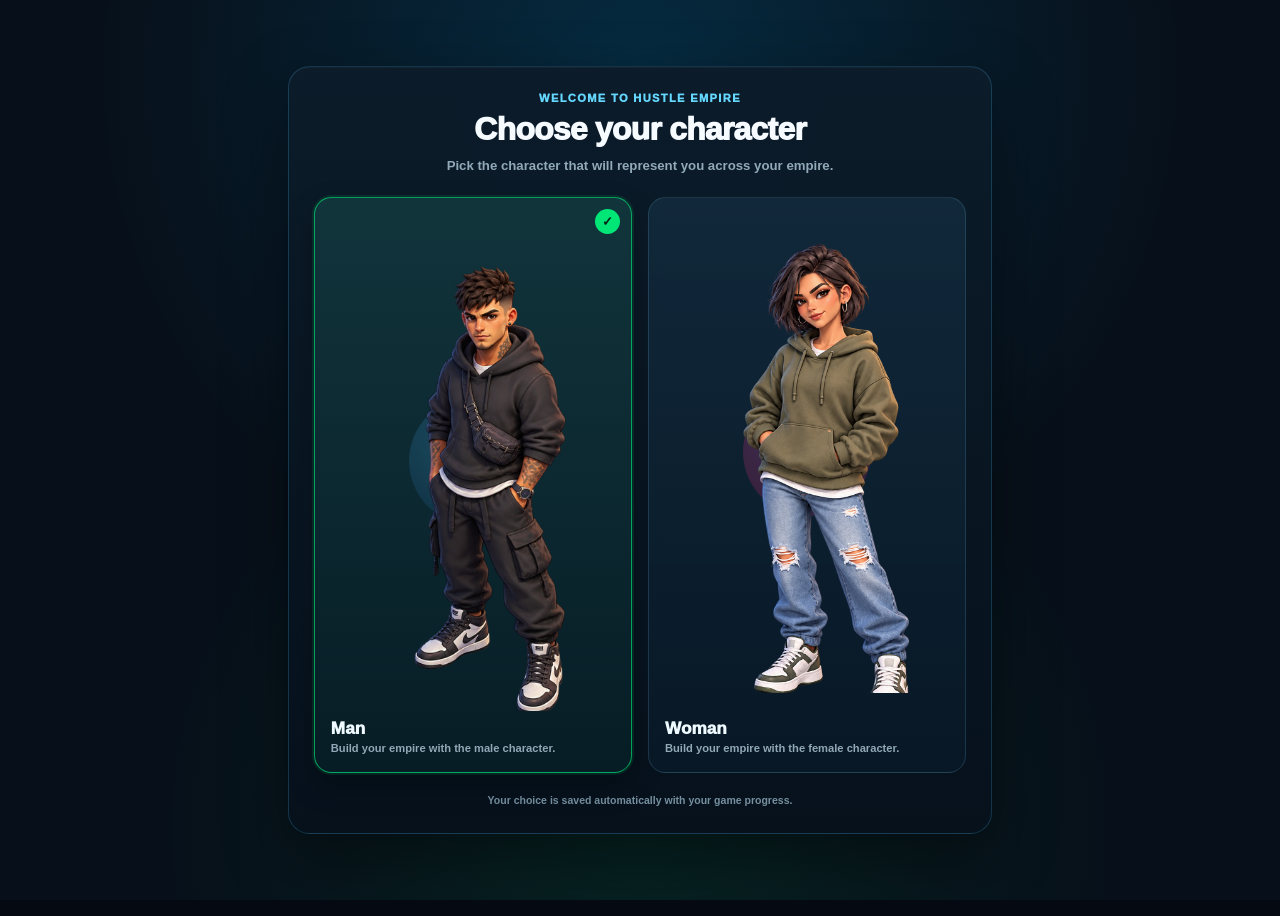
==== index.html @ 40da6881 "Add files via upload" ====
<!DOCTYPE html>

<html lang="en" data-app-version="21.5.0">
<head>
<meta charset="utf-8"/>
<base href="./"/>
<meta content="width=device-width, initial-scale=1.0, viewport-fit=cover" name="viewport"/>
<meta content="#0b0f19" name="theme-color"/>
<title>Hustle Empire</title>
<link rel="preload" as="image" href="assets/avatar_face.png?v=21.5.0"/>
<link rel="preload" as="image" href="assets/hero_lvl1.png?v=21.5.0"/>
<link rel="preload" as="image" href="assets/female_level_1.png?v=21.5.0"/>
<link rel="preload" as="image" href="assets/female_ui_icon.png?v=21.5.0"/>
<link rel="preload" as="image" href="assets/city_map.png?v=21.5.0"/>
<link rel="preload" as="image" href="assets/icon_money.png?v=21.5.0"/>
<link rel="preload" as="image" href="assets/icon_energy.png?v=21.5.0"/>
<link rel="preload" as="image" href="assets/icon_gems.png?v=21.5.0"/>
<link rel="preload" as="image" href="assets/icon_xp.png?v=21.5.0"/>
<link rel="icon" href="data:,"/>
<link rel="shortcut icon" href="data:,"/>
<script src="https://telegram.org/js/telegram-web-app.js"></script>
<link href="style.css?v=21.5.0" rel="stylesheet"/>
<script defer="" src="translations.js?v=21.5.0"></script>
<script defer="" src="config.js?v=21.5.0"></script>
<script defer="" src="script.js?v=21.5.0"></script>
<script defer="" src="game.js?v=21.5.0"></script>

<style id="level-up-rewards-v14-1">
  #level-boost-indicator[hidden],
  #level-up-modal[hidden] {
    display: none !important;
  }

  #level-boost-indicator {
    position: fixed;
    top: calc(env(safe-area-inset-top, 0px) + 64px);
    right: 12px;
    z-index: 1600;
    max-width: calc(100vw - 24px);
    pointer-events: none;
  }

  .level-boost-indicator-pill {
    display: flex;
    align-items: center;
    justify-content: center;
    min-height: 34px;
    padding: 7px 12px;
    border: 1px solid rgba(0, 230, 118, .55);
    border-radius: 999px;
    background: rgba(7, 18, 28, .92);
    box-shadow: 0 0 18px rgba(0, 230, 118, .22);
    color: #eafff2;
    font: 800 12px/1.1 system-ui, -apple-system, BlinkMacSystemFont, "Segoe UI", sans-serif;
    letter-spacing: .02em;
    white-space: nowrap;
    -webkit-backdrop-filter: blur(12px);
    backdrop-filter: blur(12px);
  }

  body.level-up-modal-open {
    overflow: hidden;
  }

  #level-up-modal {
    position: fixed;
    inset: 0;
    z-index: 5000;
    display: grid;
    place-items: center;
    padding:
      max(18px, env(safe-area-inset-top, 0px))
      18px
      max(18px, env(safe-area-inset-bottom, 0px));
  }

  .level-up-modal-backdrop {
    position: absolute;
    inset: 0;
    background:
      radial-gradient(circle at 50% 35%, rgba(0, 230, 118, .18), transparent 35%),
      rgba(2, 7, 13, .82);
    -webkit-backdrop-filter: blur(10px);
    backdrop-filter: blur(10px);
  }

  .level-up-modal-card {
    position: relative;
    width: min(390px, 100%);
    max-height: calc(100dvh - 36px);
    overflow: auto;
    padding: 24px 20px 20px;
    border: 1px solid rgba(255, 215, 0, .38);
    border-radius: 26px;
    background:
      linear-gradient(180deg, rgba(19, 34, 47, .98), rgba(7, 15, 24, .98));
    box-shadow:
      0 24px 70px rgba(0, 0, 0, .58),
      0 0 34px rgba(0, 230, 118, .14);
    text-align: center;
    color: #fff;
  }

  .level-up-kicker {
    display: inline-flex;
    padding: 5px 10px;
    border-radius: 999px;
    background: rgba(255, 215, 0, .12);
    color: #ffd700;
    font-size: 11px;
    font-weight: 900;
    letter-spacing: .12em;
  }

  #level-up-modal-title {
    margin: 10px 0 4px;
    font-size: clamp(24px, 7vw, 34px);
    line-height: 1;
    color: #fff;
    text-shadow: 0 0 18px rgba(0, 230, 118, .24);
  }

  .level-up-modal-subtitle {
    margin: 0 0 15px;
    color: rgba(229, 241, 250, .72);
    font-size: 13px;
  }

  .level-up-case-wrap {
    display: grid;
    place-items: center;
    min-height: 142px;
    margin: 4px 0 10px;
  }

  #level-up-case-image {
    display: block;
    width: min(170px, 48vw);
    height: min(140px, 40vw);
    object-fit: contain;
    filter: drop-shadow(0 14px 22px rgba(0,0,0,.4));
  }

  #level-up-case-name {
    display: block;
    margin-top: -4px;
    color: #ffd700;
    font-size: 18px;
    font-weight: 900;
  }

  .level-up-reward-row {
    display: grid;
    grid-template-columns: 1fr 1fr;
    gap: 8px;
    margin: 14px 0 9px;
  }

  .level-up-reward-chip {
    display: flex;
    align-items: center;
    justify-content: center;
    min-height: 44px;
    padding: 9px 10px;
    border: 1px solid rgba(82, 221, 255, .2);
    border-radius: 14px;
    background: rgba(255, 255, 255, .045);
    font-size: 12px;
    font-weight: 850;
  }

  #level-up-boost-badge {
    border-color: rgba(0, 230, 118, .32);
    color: #7dffb5;
  }

  #level-up-inventory-count {
    display: block;
    margin: 8px 0 16px;
    color: rgba(229, 241, 250, .62);
    font-size: 11px;
  }

  .level-up-claim-button {
    width: 100%;
    min-height: 52px;
    border: 0;
    border-radius: 16px;
    background: linear-gradient(180deg, #19ef83, #00c864);
    box-shadow: 0 8px 24px rgba(0, 230, 118, .24);
    color: #03130b;
    font-size: 14px;
    font-weight: 950;
    cursor: pointer;
    touch-action: manipulation;
    -webkit-tap-highlight-color: transparent;
  }

  .level-up-claim-button:active {
    transform: scale(.985);
  }

  @media (max-width: 390px) {
    #level-boost-indicator {
      top: calc(env(safe-area-inset-top, 0px) + 58px);
      right: 8px;
    }

    .level-boost-indicator-pill {
      min-height: 31px;
      padding: 6px 10px;
      font-size: 11px;
    }

    .level-up-modal-card {
      padding: 20px 16px 16px;
      border-radius: 22px;
    }
  }
</style>



</head>
<body class="ui-scale-responsive">

<section
  id="character-selection-modal"
  class="character-selection-modal"
  role="dialog"
  aria-modal="true"
  aria-labelledby="character-selection-title"
  aria-hidden="true"
  hidden
>
  <div class="character-selection-shell">
    <div class="character-selection-copy">
      <span class="character-selection-eyebrow" data-i18n="characterSelect.eyebrow">WELCOME TO URBAN TYCOON</span>
      <h1 id="character-selection-title" data-i18n="characterSelect.title">Choose your character</h1>
      <p data-i18n="characterSelect.subtitle">Pick the character that will represent you across your empire.</p>
    </div>

    <div class="character-selection-grid" role="group" aria-label="Character">
      <button
        class="character-choice-card"
        type="button"
        data-character-choice="male"
        aria-pressed="false"
      >
        <span class="character-choice-art" aria-hidden="true">
          <span class="character-choice-fallback character-choice-fallback-male">👨</span>
          <img
            class="character-choice-preview-image"
            data-character-preview="male"
            src="data:image/svg+xml;charset=utf-8,%3Csvg%20xmlns='http://www.w3.org/2000/svg'%20width='1'%20height='1'%20viewBox='0%200%201%201'%3E%3C/svg%3E"
            alt=""
            draggable="false"
            decoding="async"
          />
        </span>

        <span class="character-choice-copy">
          <strong data-i18n="characterSelect.male">Man</strong>
          <small data-i18n="characterSelect.maleHint">Start with the classic Urban Tycoon character.</small>
        </span>

        <span class="character-choice-check" aria-hidden="true">✓</span>
      </button>

      <button
        class="character-choice-card"
        type="button"
        data-character-choice="female"
        aria-pressed="false"
      >
        <span class="character-choice-art" aria-hidden="true">
          <span class="character-choice-fallback character-choice-fallback-female">👩</span>
          <img
            class="character-choice-preview-image"
            data-character-preview="female"
            src="data:image/svg+xml;charset=utf-8,%3Csvg%20xmlns='http://www.w3.org/2000/svg'%20width='1'%20height='1'%20viewBox='0%200%201%201'%3E%3C/svg%3E"
            alt=""
            draggable="false"
            decoding="async"
          />
        </span>

        <span class="character-choice-copy">
          <strong data-i18n="characterSelect.female">Woman</strong>
          <small data-i18n="characterSelect.femaleHint">Use the female Urban Tycoon character.</small>
        </span>

        <span class="character-choice-check" aria-hidden="true">✓</span>
      </button>
    </div>

    <p class="character-selection-footnote" data-i18n="characterSelect.savedHint">
      Your choice is saved automatically with your game progress.
    </p>
  </div>
</section>

<div class="app-shell">
<header class="topbar topbar-compact">
<div class="player-level">
<div class="player-avatar image-fallback header-avatar">
<img aria-label="Player" alt="Player" data-i18n-aria-label="hud.player" data-i18n-alt="hud.player" class="player-avatar-image avatar-face-image direct-character-image" data-game-avatar="" src="assets/avatar_face.png?v=21.5.0" draggable="false" decoding="async" style="width:100%;height:100%;object-fit:cover;object-position:center;display:block;border-radius:50%;" />
</div>
<div class="player-level-content">
<div class="level-row"><strong>LV 1</strong></div>
<div class="xp-row">
<img class="hud-icon hud-icon-xp" data-hud-icon="xp" src="assets/icon_xp.png?v=21.5.0" alt="XP" data-i18n-alt="hud.xp" draggable="false" decoding="async"/>
<div class="progress-bar"><div class="progress-fill" style="width:0%"></div></div>
<span>0 / 100 XP</span>
</div>
</div>
</div>
<div class="topbar-resources">
<div class="resource-card money-card"><img class="hud-icon hud-icon-money" data-hud-icon="money" src="assets/icon_money.png?v=21.5.0" alt="Money" data-i18n-alt="hud.money" draggable="false" decoding="async"/><strong class="resource-value">$0</strong></div>
<div class="resource-card energy-card"><img class="hud-icon hud-icon-energy" data-hud-icon="energy" src="assets/icon_energy.png?v=21.5.0" alt="Energy" data-i18n-alt="hud.energy" draggable="false" decoding="async"/><strong class="resource-value">120/120</strong></div>
<div class="resource-card gem-card"><img class="hud-icon hud-icon-gems" data-hud-icon="gems" src="assets/icon_gems.png?v=21.5.0" alt="Gems" data-i18n-alt="hud.gems" draggable="false" decoding="async"/><strong class="resource-value">0</strong></div>
</div>
<div class="topbar-actions">
<button aria-label="Notifications" data-i18n-aria-label="hud.notifications" data-i18n-title="hud.notifications" aria-controls="notifications-modal" aria-expanded="false" class="top-action notification-button" data-action="notifications" type="button">🔔<span class="badge">2</span></button>
<button aria-label="Leaderboard" data-i18n-aria-label="hud.leaderboard" data-i18n-title="hud.leaderboard" aria-controls="leaderboard-screen" aria-pressed="false" class="top-action leaderboard-hud-button" data-action="open-leaderboard" type="button" title="Leaderboard">🏆</button>
<button aria-label="Menu" data-i18n-aria-label="hud.menu" data-i18n-title="hud.menu" class="top-action" data-action="settings" type="button">☰</button>
<button class="language-button" id="language-switch" type="button" aria-label="Switch to Russian" data-i18n-aria-label="language.switchToRussian">RU</button>
</div>
</header>

<div id="level-boost-indicator" hidden aria-hidden="true">
  <div class="level-boost-indicator-pill">
    <span id="level-boost-indicator-text">⚡ Boost 1.5x: 03:00</span>
  </div>
</div>

<main class="screens screen-content">
<!-- HOME -->
<section class="screen active home-screen-v210" data-screen="home">
  <div class="home-hub-v210" aria-label="Home hub">

    <!-- LEFT EDGE: quick actions stay anchored to the screen edge. -->
    <nav class="home-side-rail-v210 home-side-rail-left-v210" aria-label="Left quick actions">
      <a
        class="home-side-action-v210 social-tasks-launcher"
        href="#social-tasks-modal"
        role="button"
        aria-label="Open Daily Tasks & Rewards"
        data-i18n-aria-label="social.openAria"
        aria-controls="social-tasks-modal"
        aria-expanded="false"
        data-social-tasks-open
      >
        <span class="home-side-icon-v210" aria-hidden="true">⭐</span>
        <span class="home-side-metric-v210 social-tasks-launcher-badge" data-i18n="common.new">NEW</span>
        <span class="home-side-label-v210" data-i18n="home.socialTasks">Social Tasks</span>
      </a>

      <button
        class="home-side-action-v210 daily-challenges-launch"
        data-daily-challenges-open
        type="button"
        aria-haspopup="dialog"
        aria-controls="daily-challenges-modal"
        aria-label="Daily Challenges"
        data-i18n-aria-label="home.dailyChallenges"
      >
        <span class="home-side-icon-v210" aria-hidden="true">🎯</span>
        <span id="daily-challenges-button-badge" class="home-side-metric-v210 daily-challenges-launch-badge">0/3</span>
        <span class="home-side-label-v210" data-i18n="home.dailyChallenges">Daily Challenges</span>
        <span id="daily-challenges-button-timer" class="home-hidden-v210 daily-challenges-launch-timer">24:00:00</span>
        <small id="daily-challenges-button-status" class="home-hidden-v210" data-i18n="home.dailyChallengesProgressZero">0/3 completed</small>
      </button>

      <button
        class="home-side-action-v210 daily-chest"
        data-action="daily-chest"
        type="button"
        aria-label="Daily Chest"
        data-i18n-aria-label="home.dailyChest"
      >
        <span class="home-side-icon-v210" aria-hidden="true">🎁</span>
        <span class="countdown home-side-metric-v210" data-game-countdown="daily-chest">--:--:--</span>
        <span class="home-side-label-v210" data-i18n="home.dailyChest">Daily Chest</span>
      </button>
    </nav>

    <!-- CENTER: intentionally ONLY the bust and primary Tap action. -->
    <div class="home-center-stack-v210">
      <div class="home-character-window-v210 image-fallback">
        <img
          aria-label="Hustle Empire character"
          alt="Hustle Empire character"
          class="home-character home-character-v210 home-character-sprite direct-character-image character-real-image"
          data-character-sprite=""
          data-character-stage="1"
          src="assets/hero_lvl1.png?v=21.5.0"
          draggable="false"
          decoding="async"
        />
      </div>

      <div class="home-tap-zone-v210">
        <div aria-hidden="true" class="tap-float-layer" id="tap-float-layer"></div>
        <button class="tap-button home-main-tap home-main-tap-v210" type="button">
          <span class="home-main-tap-glow"></span>
          <span class="home-main-tap-icon-v210" aria-hidden="true">⚡</span>
          <span class="home-main-tap-copy-v210">
            <small data-i18n="home.quickHustle">Quick Hustle</small>
            <strong data-i18n="home.tapToEarn">Tap to Earn</strong>
            <span class="home-main-tap-value">+$1 / tap</span>
          </span>
        </button>
      </div>
    </div>

    <!-- RIGHT EDGE: quick actions stay anchored to the screen edge. -->
    <nav class="home-side-rail-v210 home-side-rail-right-v210" aria-label="Right quick actions">
      <button
        class="home-side-action-v210 home-missions-launcher"
        type="button"
        data-missions-open
        aria-haspopup="dialog"
        aria-controls="missions-modal"
        aria-expanded="false"
        aria-label="Missions"
        data-i18n-aria-label="home.missions"
      >
        <span class="home-side-icon-v210" aria-hidden="true">✓</span>
        <span class="home-side-metric-v210" data-home-mission-count>0/4</span>
        <span class="home-side-label-v210" data-i18n="home.missions">Missions</span>
        <span class="home-hidden-v210" data-home-mission-level>LV 1</span>
      </button>

      <button
        class="home-side-action-v210 hustle-streak"
        data-daily-challenges-open
        type="button"
        aria-haspopup="dialog"
        aria-controls="daily-challenges-modal"
        aria-label="Hustle Streak"
        data-i18n-aria-label="home.streak"
      >
        <span class="home-side-icon-v210 fire" aria-hidden="true">🔥</span>
        <span class="home-side-metric-v210 feature-value">0</span>
        <small class="home-side-micro-v210">+0%</small>
        <span class="home-side-label-v210" data-i18n="home.streak">Hustle Streak</span>
      </button>

      <button
        class="home-side-action-v210 offline-income"
        data-action="offline-income"
        type="button"
        aria-label="Offline Earnings"
        data-i18n-aria-label="home.offlineEarnings"
      >
        <span class="home-side-icon-v210" aria-hidden="true">⏱</span>
        <span class="offline-value home-side-metric-v210">$0</span>
        <span class="home-side-label-v210" data-i18n="home.offlineEarnings">Offline Earnings</span>
      </button>
    </nav>

    <!-- V20.11: compact activity panels live ONLY in the free lower Home area. -->
    <div class="home-bottom-panels-v211" aria-label="Home activity panels">
      <section class="home-activity-panel-v211 quick-jobs-panel-v211" aria-labelledby="quick-jobs-title-v211">
        <header class="home-activity-header-v211">
          <h2 id="quick-jobs-title-v211" data-i18n="home.quickJobs">Quick Jobs</h2>
          <strong id="quick-jobs-total">0</strong>
        </header>
        <div class="quick-jobs-grid home-activity-list-v211" id="quick-jobs-list"></div>
      </section>

      <section class="home-activity-panel-v211 home-businesses-panel-v211" aria-labelledby="active-businesses-title-v211">
        <header class="home-activity-header-v211">
          <h2 id="active-businesses-title-v211" data-i18n="home.activeBusinesses">Active Businesses</h2>
          <strong id="home-total-income">$0/s</strong>
        </header>
        <div class="home-business-grid home-activity-list-v211" id="home-business-list"></div>
      </section>
    </div>
  </div>
</section>
<!-- CITY -->
<section class="screen" data-screen="city">
<div class="city-screen page-layout">
<div class="city-map-wrapper image-fallback city-map-sprite-background">
<img class="city-map-image" src="assets/city_map.png?v=21.5.0">
<button class="city-node poor selected" data-district="poor_block" type="button"><strong data-i18n="city.poorBlock">POOR BLOCK</strong><span data-i18n="city.rangePoor">LV 1-10</span><small data-i18n="city.starterDistrict">Starter District</small><i>✓</i></button>
<button class="city-node center locked" data-district="city_center" type="button"><strong data-i18n="city.cityCenter">CITY CENTER</strong><span data-i18n="city.rangeCenter">LV 11-20</span><small data-i18n="city.cityHustles">City Hustles</small><i>🔒</i></button>
<button class="city-node business locked" data-district="business_district" type="button"><strong data-i18n="city.businessDistrict">BUSINESS DISTRICT</strong><span data-i18n="city.rangeBusiness">LV 21-30</span><small data-i18n="city.bigBusiness">Big Business</small><i>🔒</i></button>
<button class="city-node rich locked" data-district="rich_skyline" type="button"><strong data-i18n="city.richSkyline">RICH SKYLINE</strong><span data-i18n="city.rangeRich">LV 31-40+</span><small data-i18n="city.endgameEmpire">Endgame Empire</small><i>🔒</i></button>
</div>
<div class="district-activity">
<div class="district-activity-heading">
<div><span class="section-eyebrow" data-i18n="city.districtActivity">District Activity</span><h3 id="selected-district-name" data-i18n="city.poorBlock">POOR BLOCK</h3></div>
<span class="district-level-status" data-i18n="city.unlocked" id="selected-district-status">Unlocked</span>
</div>
<div class="district-business-grid" id="district-business-list"></div>
</div>
<div class="business-panel game-compat">
<span class="business-level"><span data-i18n="common.levelShort">LV</span> 0</span>
<div class="income"><strong data-i18n="business.zeroPerHour">0 / h</strong></div>
<div class="next-level"><strong data-i18n="business.zeroPerHour">0 / h</strong></div>
<button class="green-button"><span data-i18n="common.upgrade">Upgrade</span> <strong>$0</strong></button>
</div>
</div>
</section>
<!-- CASES -->
<section class="screen" data-screen="cases">
<div class="cases-screen page-layout">
<div class="cases-page-header">
<div><span class="section-eyebrow" data-i18n="cases.rewards">Rewards</span><h1 data-i18n="cases.title">Cases</h1></div>
<span class="cases-helper" data-i18n="cases.helper">Come back when the timer finishes or spend Gems to unlock instantly.</span>
</div>
<div class="real-cases-grid" id="timed-cases-list"></div>
<section class="accessory-cases-panel">
<div class="accessory-cases-heading">
<div>
<span class="section-eyebrow" data-i18n="accessoryCases.eyebrow">Wardrobe Loot</span>
<h2 data-i18n="accessoryCases.title">Premium Accessory Cases</h2>
</div>
<span class="accessory-case-gems-label" data-i18n="accessoryCases.gemsOnly">Gems Only</span>
</div>
<div id="free-accessory-case"></div>
<div class="premium-accessory-grid" id="premium-accessory-cases-list"></div>
</section></div>
</section>
<!-- COLLECTION -->
<section class="screen" data-screen="collection">
<div class="collection-screen compact-collection page-layout">
<details class="collection-summary compact-summary">
<summary>
<div>
<span class="section-eyebrow" data-i18n="collection.book">Collection Book</span>
<strong id="collection-summary-count" data-i18n="collection.summaryZero">0 / 10 cards</strong>
</div>
<div class="collection-summary-percent">
<strong id="collection-summary-percent">0%</strong>
<span>▾</span>
</div>
</summary>
<div class="compact-summary-body">
<div class="collection-ring">
<strong>0%</strong>
<small data-i18n="collection.summaryZero">0 / 10 cards</small>
</div>
<div class="rarity-list">
<div><span class="rarity-dot common"></span><span data-i18n="rarity.common">Common</span><strong>0 / 0</strong></div>
<div><span class="rarity-dot rare"></span><span data-i18n="rarity.rare">Rare</span><strong>0 / 0</strong></div>
<div><span class="rarity-dot epic"></span><span data-i18n="rarity.epic">Epic</span><strong>0 / 0</strong></div>
<div><span class="rarity-dot legendary"></span><span data-i18n="rarity.legendary">Legendary</span><strong>0 / 0</strong></div>
<div><span class="rarity-dot mythic"></span><span data-i18n="rarity.mythic">Mythic</span><strong>0 / 0</strong></div>
</div>
</div>
</details>
<div class="collection-cards compact-card-grid" id="collection-cards-list"></div>
<section class="exclusive-cards-panel">
<div class="exclusive-cards-heading">
<div><span class="section-eyebrow" data-i18n="collection.specialCollection">Special Collection</span><h2 data-i18n="collection.exclusiveTitle">Special Exclusive Cards</h2></div>
<span class="exclusive-label" data-i18n="collection.exclusiveLabel">Exclusive</span>
</div>
<p class="exclusive-description" data-i18n="collection.exclusiveSubtitle">These cards cannot be obtained from normal cases.</p>
<div class="exclusive-cards-grid" id="exclusive-cards-list"></div>
</section></div>
</section>
<!-- WARDROBE -->
<section class="screen" data-screen="wardrobe">
<div class="wardrobe-screen page-layout">
<aside class="equipment-column">
<h2 data-i18n="wardrobe.title">Wardrobe</h2>
<div class="wardrobe-tabs">
<button class="active" data-i18n="wardrobe.tabs.items" data-wardrobe-view="items" type="button">Items</button>
<button data-i18n="wardrobe.tabs.sets" data-wardrobe-view="sets" type="button">Style Sets</button>
</div><button class="open-accessory-catalog" id="open-accessory-catalog" type="button">
<span>▦</span>
<strong data-i18n="wardrobe.catalog">Accessory Catalog</strong>
</button>
<div class="wardrobe-dynamic-list" id="wardrobe-dynamic-list"></div>
</aside>
<div class="wardrobe-character image-fallback">

<img aria-label="Character" alt="Character" data-i18n-aria-label="wardrobe.character" data-i18n-alt="wardrobe.character" class="wardrobe-character-image wardrobe-character-sprite direct-character-image character-real-image" data-character-sprite="" data-character-stage="1" src="assets/hero_lvl1.png?v=21.5.0" draggable="false" decoding="async" style="object-fit:contain;display:block;" />
</div>
<aside class="outfit-panel">
<section><h3 data-i18n="wardrobe.outfitProgress">Outfit Progress</h3><strong>🔒</strong><div class="progress-bar"><div class="progress-fill" style="width:0%"></div></div><small data-i18n="wardrobe.unlockSlot">Buy LV 1 to unlock</small></section>
<section>
<h3 data-i18n="wardrobe.totalStats">Total Stat Bonuses</h3>
<p data-i18n="wardrobe.zeroIncome">★ +0% Income</p>
<p data-i18n="wardrobe.zeroTapPower">★ +0% Tap Power</p>
<p data-i18n="wardrobe.zeroCriticalRate">★ +0% Critical Rate</p>
<p data-i18n="wardrobe.zeroCriticalDamage">★ +0% Critical Damage</p>
<p data-i18n="wardrobe.zeroMaxEnergy">★ +0 Max Energy</p>
<p data-i18n="wardrobe.zeroEnergyRegen">★ +0% Energy Regen</p>
</section>
<button class="upgrade-outfit" type="button"><span data-i18n="wardrobe.buyLevelOne">Buy LV 1</span><strong>$25</strong></button>
</aside>
</div>
</section>
<!-- LEADERBOARD — FULLSCREEN ISOLATED VIEW -->
<section
  class="screen leaderboard-modal-screen"
  data-screen="leaderboard"
  id="leaderboard-screen"
  role="dialog"
  aria-modal="true"
  aria-labelledby="leaderboard-title"
  aria-hidden="true"
>
  <header class="leaderboard-modal-toolbar">
    <div class="leaderboard-modal-toolbar-copy">
      <span class="section-eyebrow" data-i18n="leaderboard.seasonRanking">SEASON RANKING</span>
      <strong data-i18n="leaderboard.title">Leaderboard</strong>
    </div>

    <button
      class="leaderboard-modal-close"
      data-action="close-leaderboard"
      type="button"
      aria-label="Close"
      data-i18n-aria-label="common.close"
      title="Close"
      data-i18n-title="common.close"
    >
      <span aria-hidden="true">✕</span>
      <span data-i18n="common.close">Close</span>
    </button>
  </header>

  <div class="leaderboard-screen page-layout">

    <header class="leaderboard-hero">
      <div class="leaderboard-title-block">
        <span class="section-eyebrow" data-i18n="leaderboard.seasonRanking">SEASON RANKING</span>
        <h1 id="leaderboard-title" data-i18n="leaderboard.title">Leaderboard</h1>
        <p data-i18n="leaderboard.subtitle">Climb the ranking by increasing your income per second.</p>
      </div>

      <div class="leaderboard-season-card" aria-label="Season countdown" data-i18n-aria-label="leaderboard.countdownAria">
        <span class="leaderboard-season-label" data-i18n="leaderboard.seasonEndsIn">Season ends in</span>
        <strong class="leaderboard-season-time" id="leaderboard-season-time">06d 14h 32m</strong>
        <small data-i18n="leaderboard.rewardsAtClose">Rewards are distributed when the season ends</small>
      </div>
    </header>

    <section class="leaderboard-support-grid" aria-label="Leaderboard rewards and offer" data-i18n-aria-label="leaderboard.supportAria">
      <article class="leaderboard-rewards-card">
        <div class="leaderboard-support-head">
          <div>
            <span class="section-eyebrow" data-i18n="leaderboard.seasonRewards">SEASON REWARDS</span>
            <h2 data-i18n="leaderboard.endSeasonRewards">End-of-season rewards</h2>
          </div>
          <span class="leaderboard-reward-status" id="leaderboard-reward-status">Outside Top 10</span>
        </div>

        <div class="leaderboard-reward-tiers">
          <div class="leaderboard-reward-tier reward-top1">
            <span class="leaderboard-reward-rank">#1</span>
            <img src="assets/icon_gems.png?v=21.5.0" alt="" aria-hidden="true" draggable="false">
            <div><strong data-i18n="leaderboard.reward1000Gems">1,000 Gems</strong><small data-i18n="leaderboard.legendaryAccessory">+ Legendary Accessory</small></div>
          </div>

          <div class="leaderboard-reward-tier reward-top3">
            <span class="leaderboard-reward-rank" data-i18n="leaderboard.top3Short">TOP 3</span>
            <img src="assets/watch.png?v=21.5.0" alt="" aria-hidden="true" draggable="false">
            <div><strong data-i18n="leaderboard.reward500Gems">500 Gems</strong><small data-i18n="leaderboard.exclusiveAccessory">+ Exclusive Accessory</small></div>
          </div>

          <div class="leaderboard-reward-tier reward-top10">
            <span class="leaderboard-reward-rank" data-i18n="leaderboard.top10Short">TOP 10</span>
            <img src="assets/acc_epic.png?v=21.5.0" alt="" aria-hidden="true" draggable="false">
            <div><strong data-i18n="leaderboard.reward150Gems">150 Gems</strong><small data-i18n="leaderboard.epicAccessoryCase">+ Epic Accessory Case</small></div>
          </div>
        </div>
      </article>

      <article class="leaderboard-flash-offer" id="leaderboard-flash-offer">
        <div class="leaderboard-offer-icon" aria-hidden="true">
          <img src="assets/icon_money.png?v=21.5.0" alt="" draggable="false">
        </div>

        <div class="leaderboard-offer-copy">
          <div class="leaderboard-offer-title-row">
            <span class="leaderboard-offer-kicker" data-i18n="leaderboard.flashOffer">⚡ FLASH OFFER</span>
            <strong class="leaderboard-offer-timer" id="leaderboard-offer-timer">05:59:59</strong>
          </div>
          <h2 data-i18n="leaderboard.doubleIncomeBoost">x2 Income Boost</h2>
          <p id="leaderboard-offer-gap" data-i18n="leaderboard.doubleIncomePitch">Double your income for 30 minutes and climb the ranking.</p>
          <small class="leaderboard-offer-status" id="leaderboard-offer-status" data-i18n="leaderboard.activeProductionOnly">Applies to active production. Does not increase offline earnings.</small>
        </div>

        <button class="leaderboard-offer-button" data-leaderboard-offer-buy type="button">
          <img src="assets/icon_gems.png?v=21.5.0" alt="" aria-hidden="true" draggable="false">
          <span>120</span>
          <strong data-i18n="leaderboard.activateX2">ACTIVATE x2</strong>
        </button>
      </article>
    </section>

    <section class="leaderboard-panel" aria-labelledby="leaderboard-list-title">
      <div class="leaderboard-panel-head">
        <div>
          <span class="section-eyebrow" data-i18n="leaderboard.topTycoons">TOP TYCOONS</span>
          <h2 id="leaderboard-list-title" data-i18n="leaderboard.globalRanking">Global Ranking</h2>
        </div>
        <span class="leaderboard-season-badge" data-i18n="leaderboard.season01">SEASON 01</span>
      </div>

      <div class="leaderboard-columns" aria-hidden="true">
        <span>#</span>
        <span data-i18n="leaderboard.player">Player</span>
        <span data-i18n="leaderboard.incomePerSecond">Income / s</span>
      </div>

      <div class="leaderboard-list" role="list" aria-label="Player ranking" data-i18n-aria-label="leaderboard.listAria">

        <article class="leaderboard-row top-1" role="listitem">
          <span class="leaderboard-rank">1</span>
          <div class="leaderboard-player">
            <div class="leaderboard-avatar leaderboard-avatar-gold">NX</div>
            <div class="leaderboard-player-copy">
              <strong>NeonX</strong>
              <small>LV 42</small>
            </div>
          </div>
          <strong class="leaderboard-income">$128.4K/s</strong>
        </article>

        <article class="leaderboard-row top-2" role="listitem">
          <span class="leaderboard-rank">2</span>
          <div class="leaderboard-player">
            <div class="leaderboard-avatar leaderboard-avatar-blue">AK</div>
            <div class="leaderboard-player-copy">
              <strong>ArcticKing</strong>
              <small>LV 39</small>
            </div>
          </div>
          <strong class="leaderboard-income">$104.8K/s</strong>
        </article>

        <article class="leaderboard-row top-3" role="listitem">
          <span class="leaderboard-rank">3</span>
          <div class="leaderboard-player">
            <div class="leaderboard-avatar leaderboard-avatar-purple">VR</div>
            <div class="leaderboard-player-copy">
              <strong>VoidRunner</strong>
              <small>LV 36</small>
            </div>
          </div>
          <strong class="leaderboard-income">$89.2K/s</strong>
        </article>

        <article class="leaderboard-row" role="listitem">
          <span class="leaderboard-rank">4</span>
          <div class="leaderboard-player">
            <div class="leaderboard-avatar leaderboard-avatar-green">CB</div>
            <div class="leaderboard-player-copy">
              <strong>CashBoss</strong>
              <small>LV 34</small>
            </div>
          </div>
          <strong class="leaderboard-income">$74.7K/s</strong>
        </article>

        <article class="leaderboard-row is-current" role="listitem" aria-current="true">
          <span class="leaderboard-rank">5</span>
          <div class="leaderboard-player">
            <div class="leaderboard-avatar leaderboard-current-avatar">
              <img src="assets/avatar_face.png?v=21.5.0" alt="Your avatar" data-i18n-aria-label="leaderboard.currentAvatar" draggable="false" decoding="async">
            </div>
            <div class="leaderboard-player-copy">
              <strong><span data-i18n="leaderboard.you">You</span> <span class="leaderboard-you-badge">YOU</span></strong>
              <small>LV 1</small>
            </div>
          </div>
          <strong class="leaderboard-income">$0.20/s</strong>
        </article>

        <article class="leaderboard-row" role="listitem">
          <span class="leaderboard-rank">6</span>
          <div class="leaderboard-player">
            <div class="leaderboard-avatar leaderboard-avatar-orange">ST</div>
            <div class="leaderboard-player-copy">
              <strong>StreetTycoon</strong>
              <small>LV 31</small>
            </div>
          </div>
          <strong class="leaderboard-income">$61.3K/s</strong>
        </article>

        <article class="leaderboard-row" role="listitem">
          <span class="leaderboard-rank">7</span>
          <div class="leaderboard-player">
            <div class="leaderboard-avatar leaderboard-avatar-cyan">MG</div>
            <div class="leaderboard-player-copy">
              <strong>MetroGhost</strong>
              <small>LV 29</small>
            </div>
          </div>
          <strong class="leaderboard-income">$55.9K/s</strong>
        </article>

        <article class="leaderboard-row" role="listitem">
          <span class="leaderboard-rank">8</span>
          <div class="leaderboard-player">
            <div class="leaderboard-avatar leaderboard-avatar-red">RK</div>
            <div class="leaderboard-player-copy">
              <strong>RichKid</strong>
              <small>LV 27</small>
            </div>
          </div>
          <strong class="leaderboard-income">$48.5K/s</strong>
        </article>

      </div>
    </section>

    <aside class="leaderboard-current-card">
      <div>
        <span class="section-eyebrow" data-i18n="leaderboard.yourPosition">YOUR POSITION</span>
        <strong>#5</strong>
      </div>
      <div class="leaderboard-current-stat">
        <small>Income / s</small>
        <strong>$0.20/s</strong>
      </div>
    </aside>

  </div>
</section>

<!-- SHOP -->
<section class="screen" data-screen="shop">
<div class="shop-screen page-layout">
<section class="boost-shop">
<h1 data-i18n="shop.title">Shop</h1>
<div class="shop-panel-title" data-i18n="shop.boosts">Boosts &amp; Upgrades</div>
<div class="boost-grid">
<article class="boost-card"><span class="boost-icon">💰</span><strong data-i18n="shop.income2x">2x Offline Income</strong><small data-i18n="shop.sevenDays">For 7 days</small><button type="button" data-action="buy-boost" data-product="income24h">♦ 100</button></article>
<article class="boost-card"><span class="boost-icon">💰</span><strong data-i18n="shop.income3x">3x Offline Income</strong><small data-i18n="shop.sevenDays">For 7 days</small><button type="button" data-action="buy-boost" data-product="offline3x">♦ 180</button></article>
<article class="boost-card"><span class="boost-icon">⏱</span><strong data-i18n="shop.offlineCap">Offline Cap +24h</strong><small data-i18n="shop.extendsLimit">Extends the limit</small><button type="button" data-action="buy-boost" data-product="offline-cap">♦ 120</button></article>
<article class="boost-card"><span class="boost-icon">⚙</span><strong data-i18n="shop.autoCollect">Auto-Collect</strong><small data-i18n="shop.automaticCollection">Automatic collection</small><button type="button" data-action="buy-boost" data-product="auto-collect">♦ 250</button></article>
<article class="boost-card"><span class="boost-icon">🔥</span><strong data-i18n="shop.eventBooster">Event Booster</strong><small data-i18n="shop.bonus24h">+50% for 24 hours</small><button type="button" data-action="buy-boost" data-product="event-booster">♦ 150</button></article>
<article class="boost-card"><span class="boost-icon">⚡</span><strong data-i18n="shop.tapBoost">Tap Power Boost</strong><small data-i18n="shop.bonus12h">+100% for 12 hours</small><button type="button" data-action="buy-boost" data-product="tap5x1h">♦ 120</button></article>
<article class="boost-card"><span class="boost-icon">🔋</span><strong data-i18n="shop.energyPack">Energy Pack</strong><small data-i18n="shop.energy500">+500 Energy</small><button type="button" data-action="buy-boost" data-product="energyRefill">♦ 120</button></article>
<article class="boost-card"><span class="boost-icon">📈</span><strong data-i18n="shop.businessBooster">Business Booster</strong><small data-i18n="shop.income12h">+100% Income 12h</small><button type="button" data-action="buy-boost" data-product="business-booster">♦ 200</button></article>
<article class="boost-card"><span class="boost-icon">🍀</span><strong data-i18n="shop.luckyEvents">Lucky Events</strong><small data-i18n="shop.chance50">+50% event chance</small><button type="button" data-action="buy-boost" data-product="lucky-events">♦ 120</button></article>
</div>
<div class="gem-pack-row">
<button type="button" class="gem-pack" data-action="buy-gem-pack" data-gems="100">♦<strong>100</strong><span data-i18n="shop.gems">Gems</span></button>
<button type="button" class="gem-pack" data-action="buy-gem-pack" data-gems="500">♦<strong>500</strong><span data-i18n="shop.gems">Gems</span></button>
<button type="button" class="gem-pack" data-action="buy-gem-pack" data-gems="1200">♦<strong>1200</strong><span data-i18n="shop.gems">Gems</span></button>
</div>
</section>
<aside class="premium-shop-column">
<button type="button" class="premium-product" data-action="shop-premium-case"><div class="premium-product-image media-frame media-frame-square"><img class="asset-direct-image media-object-contain shop-sprite-icon" src="assets/acc_epic.png?v=21.5.0" alt="" aria-hidden="true" draggable="false" loading="lazy" decoding="async" /></div><div><strong data-i18n="shop.premiumCase">Premium Case</strong><span data-i18n="shop.premiumCaseDesc">Open a premium case</span><small>♦ 250</small></div></button>
<button type="button" class="premium-product" data-action="shop-outfit"><div class="premium-product-image media-frame media-frame-square"><img class="asset-direct-image media-object-contain shop-sprite-icon" src="assets/jacket.png?v=21.5.0" alt="" aria-hidden="true" draggable="false" loading="lazy" decoding="async" /></div><div><strong data-i18n="shop.outfitSkin">Outfit / Skin</strong><span data-i18n="shop.outfitSkinDesc">Unlock new outfits</span><small>♦ 400</small></div></button>
<button type="button" class="premium-product" data-action="shop-bundle"><div class="premium-product-image bundle-sprite-stack media-frame media-frame-square"><img class="asset-direct-image media-object-contain shop-sprite-icon bundle-case-sprite" src="assets/acc_legendary.png?v=21.5.0" alt="" aria-hidden="true" draggable="false" loading="lazy" decoding="async" /><img class="asset-direct-image media-object-contain shop-sprite-icon bundle-item-sprite" src="assets/watch.png?v=21.5.0" alt="" aria-hidden="true" draggable="false" loading="lazy" decoding="async" /></div><div><strong data-i18n="shop.hustleBundle">Hustle Bundle</strong><span data-i18n="shop.hustleBundleDesc">Exceptional value!</span><small>♦ 1,000</small></div></button>
<div class="empire-pass"><div class="empire-crown">♛</div><div><strong data-i18n="shop.empirePass">Empire Pass</strong><span data-i18n="shop.empirePassDesc">Unlock your true potential</span></div><button data-action="buy-empire-pass" data-config-price="HUSTLE_PASS_MONTHLY" type="button">250 ★ / month</button></div>
</aside>
</div>
</section>
</main>
<nav class="bottom-navigation">
<button class="nav-item active" data-nav="home" type="button" aria-label="Home" data-i18n-aria-label="nav.home"><span class="nav-icon">⌂</span><span data-i18n="nav.home">Home</span></button>
<button class="nav-item" data-nav="city" type="button" aria-label="City" data-i18n-aria-label="nav.city"><span class="nav-icon">♜</span><span data-i18n="nav.city">City</span></button>
<button class="nav-item" data-nav="cases" type="button" aria-label="Cases" data-i18n-aria-label="nav.cases"><span class="nav-icon">🎁</span><span data-i18n="nav.cases">Cases</span></button>
<button class="nav-item" data-nav="collection" type="button" aria-label="Cards" data-i18n-aria-label="nav.collection"><span class="nav-icon">▣</span><span data-i18n="nav.collection">Cards</span></button>
<button class="nav-item" data-nav="wardrobe" type="button" aria-label="Wardrobe" data-i18n-aria-label="nav.wardrobe"><span class="nav-icon">♠</span><span data-i18n="nav.wardrobe">Wardrobe</span></button>
<button class="nav-item" data-nav="shop" type="button" aria-label="Shop" data-i18n-aria-label="nav.shop"><span class="nav-icon">🛒</span><span data-i18n="nav.shop">Shop</span></button>
</nav>
</div>
<!-- V20.3 STEP 4 — MISSIONS DRAWER -->
<div id="missions-modal" hidden aria-hidden="true">
  <button
    class="missions-modal-backdrop"
    type="button"
    data-missions-close
    aria-label="Close"
    data-i18n-aria-label="common.close"
  ></button>

  <section
    class="missions-drawer"
    role="dialog"
    aria-modal="true"
    aria-labelledby="missions-drawer-title"
  >
    <header class="missions-drawer-header">
      <div class="missions-title-row missions-drawer-title-row">
        <div>
          <h2 id="missions-drawer-title" data-i18n="home.missions">Missions</h2>
          <span>LV 1</span>
        </div>
        <strong>0/4</strong>
      </div>
      <button
        class="missions-drawer-close"
        type="button"
        data-missions-close
        aria-label="Close"
        data-i18n-aria-label="common.close"
      >×</button>
    </header>

    <div class="missions-drawer-body">
      <div class="quest-list missions-drawer-list" id="mission-list" aria-live="polite"></div>
    </div>

    <footer class="missions-drawer-footer">
      <button aria-disabled="true" class="next-level-button missions-next-level" data-action="next-level" disabled type="button">
        <span aria-hidden="true">⬆</span>
        <span><strong data-i18n="home.nextLevel">Next Level</strong><small>LV 2</small></span>
      </button>
    </footer>
  </section>
</div>
<!-- CASE REWARD OVERLAY -->
<div class="case-reward-overlay" hidden="" id="case-reward-overlay">
<div class="case-reward-bg"></div>
<div class="case-reward-content">
<span class="case-reward-eyebrow" data-i18n="cases.caseOpened">Case opened</span>
<div class="case-reward-chest" id="case-reward-chest">🎁</div>
<h2 data-i18n="cases.reward" id="case-reward-title">Reward</h2>
<div class="case-reward-resources">
<div class="reward-resource"><span>💵</span><small data-i18n="cases.money">Money</small><strong id="case-reward-money">+$0</strong></div>
<div class="reward-resource"><span>♦</span><small data-i18n="cases.gems">Gems</small><strong id="case-reward-gems">+0</strong></div>
</div>
<div class="reward-card-preview common" id="case-reward-card">
<div class="reward-card-image card-art-shell">
<div class="card-art-background" id="case-reward-card-art" style="background-image:url('assets/card_kiosk.png?v=21.5.0')"></div>
<div class="card-ui-frame" aria-hidden="true"></div>
</div>
<span id="case-reward-rarity" data-i18n="rarity.common">Common</span>
<strong id="case-reward-card-name" data-i18n="collection.cardPlaceholder">Card</strong>
<small id="case-reward-fragments" data-i18n="cases.fragmentsZero">+0 Fragments</small>
</div>
<button class="case-reward-close" data-i18n="common.continue" id="case-reward-close" type="button">Continue</button>
</div>
</div>
<!-- GENERIC MODAL -->
<div class="accessory-reward-overlay" hidden="" id="accessory-reward-overlay">
<div class="accessory-reward-backdrop"></div>
<div class="accessory-reward-content">
<span class="section-eyebrow" data-i18n="accessoryCases.newItem">New Item</span>
<div class="accessory-reward-item" id="accessory-reward-item">
<div class="accessory-reward-image media-frame media-frame-square">
<img class="asset-direct-image accessory-reward-sprite" id="accessory-reward-sprite" src="assets/hat.png?v=21.5.0" alt="" aria-hidden="true" draggable="false" loading="lazy" decoding="async" /></div>
<span class="accessory-reward-rarity" id="accessory-reward-rarity" data-i18n="rarity.rare">Rare</span>
<h2 id="accessory-reward-name" data-i18n="accessoryCases.itemPlaceholder">Item</h2>
<small id="accessory-reward-slot" data-i18n="wardrobeSlots.accessory">Accessory</small>
</div>
<button class="case-reward-close" data-i18n="common.continue" id="accessory-reward-close" type="button">Continue</button>
</div>
</div><div class="accessory-catalog-modal" hidden="" id="accessory-catalog-modal">
<div class="accessory-catalog-backdrop" data-accessory-catalog-close=""></div>
<div class="accessory-catalog-window">
<div class="accessory-catalog-header">
<div>
<span class="section-eyebrow" data-i18n="wardrobe.collection">Collection</span>
<h2 data-i18n="wardrobe.catalog">Accessory Catalog</h2>
</div>
<button class="accessory-catalog-close" data-accessory-catalog-close="" type="button" aria-label="Close" data-i18n-aria-label="common.close">×</button>
</div>
<div class="catalog-progress">
<strong id="catalog-progress-count">0 / 12</strong>
<div class="progress-bar"><div class="progress-fill" id="catalog-progress-bar" style="width:0%"></div></div>
</div>
<div class="accessory-catalog-grid" id="accessory-catalog-grid"></div>
</div>
</div><div class="random-event-layer" hidden="" id="random-event-layer">
<button class="random-flying-event" id="random-flying-event" type="button">
<span class="random-event-icon" id="random-event-icon">🦋</span>
</button>
</div><div class="random-event-toast" hidden="" id="random-event-toast">
<strong id="random-event-toast-title" data-i18n="randomEvents.bonusTitle">BONUS!</strong>
<span id="random-event-toast-text" data-i18n="randomEvents.tapX2">Tap x2</span>
</div>

<div id="offline-earnings-modal" hidden aria-hidden="true">
  <div class="offline-earnings-backdrop"></div>
  <div
    class="offline-earnings-card"
    role="dialog"
    aria-modal="true"
    aria-labelledby="offline-earnings-title"
  >
    <div class="offline-earnings-icon" aria-hidden="true">💰</div>
    <span class="offline-earnings-kicker" data-i18n="offline.kicker">OFFLINE EARNINGS</span>
    <h2 id="offline-earnings-title" data-i18n="offline.welcome">Welcome back!</h2>

    <p id="offline-earnings-time" class="offline-earnings-time">
      You were away for: 2h 15m
    </p>

    <div class="offline-earnings-reward">
      <small data-i18n="offline.accumulated">Accumulated</small>
      <strong id="offline-earnings-amount">$0</strong>
      <span data-i18n="offline.maxCap">Maximum: 3 hours</span>
    </div>

    <button
      id="offline-earnings-claim"
      class="offline-earnings-claim-button"
      data-offline-earnings-claim
      type="button"
    >
      Claim $0
    </button>
  </div>
</div>


<div id="daily-challenges-modal" hidden aria-hidden="true">
  <button
    class="daily-challenges-backdrop"
    data-daily-challenges-close
    type="button"
    aria-label="Close Daily Challenges" data-i18n-aria-label="daily.closeAria"
  ></button>

  <section
    class="daily-challenges-dialog"
    role="dialog"
    aria-modal="true"
    aria-labelledby="daily-challenges-title"
  >
    <header class="daily-challenges-modal-header">
      <div class="daily-challenges-modal-title">
        <span class="daily-challenges-modal-icon">🎯</span>
        <div>
          <span class="section-eyebrow" data-i18n="daily.eyebrow">TYCOON DAILY</span>
          <h2 id="daily-challenges-title" data-i18n="daily.title">Daily Challenges</h2>
          <p data-i18n="daily.subtitle">Complete today’s activities and come back tomorrow for a new rotation.</p>
        </div>
      </div>

      <div class="daily-challenges-header-actions">
        <div class="daily-reset-badge">
          <small data-i18n="daily.reset">RESET</small>
          <strong id="daily-reset-timer">24:00:00</strong>
        </div>
        <button
          class="daily-challenges-close"
          data-daily-challenges-close
          type="button"
          aria-label="Close" data-i18n-aria-label="common.close"
        >×</button>
      </div>
    </header>

    <section class="daily-retention-panel daily-retention-modal-panel" id="daily-retention-panel">
      <div class="daily-retention-grid">

        <article class="daily-retention-card daily-combo-card">
          <div class="daily-retention-card-head">
            <div>
              <span class="daily-feature-icon">🧩</span>
              <div>
                <small data-i18n="daily.comboEyebrow">DAILY COMBO</small>
                <strong data-i18n="daily.comboTitle">Daily Combo</strong>
              </div>
            </div>
            <span class="daily-progress-pill" id="daily-combo-progress">0/3</span>
          </div>

          <p data-i18n="daily.comboHint">Buy or upgrade the 3 targets selected for today.</p>

          <div class="daily-card-progress-track" aria-hidden="true">
            <div id="daily-combo-progress-fill" class="daily-card-progress-fill"></div>
          </div>

          <div class="daily-combo-slots" id="daily-combo-slots"></div>

          <div class="daily-retention-reward" id="daily-combo-reward" data-i18n="daily.grandReward">
            Grand reward
          </div>
        </article>

        <article class="daily-retention-card daily-morse-card">
          <div class="daily-retention-card-head">
            <div>
              <span class="daily-feature-icon">📡</span>
              <div>
                <small data-i18n="daily.cipherEyebrow">DAILY CIPHER</small>
                <strong data-i18n="daily.cipherTitle">Morse Cipher</strong>
              </div>
            </div>
            <span class="daily-progress-pill" id="daily-morse-progress">0/1</span>
          </div>

          <p data-i18n="daily.cipherHint">Decode the Morse sequence into the correct digit.</p>

          <div class="daily-card-progress-track" aria-hidden="true">
            <div id="daily-morse-progress-fill" class="daily-card-progress-fill"></div>
          </div>

          <div class="daily-morse-code" id="daily-morse-code">--...</div>

          <div class="daily-morse-input-row">
            <input
              id="daily-morse-input"
              class="daily-morse-input"
              type="text"
              inputmode="numeric"
              pattern="[0-9]*"
              maxlength="1"
              autocomplete="off"
              aria-label="Morse digit answer" data-i18n-aria-label="daily.answerAria"
              placeholder="0-9"
            />
            <button
              id="daily-morse-submit"
              data-daily-morse-submit
              type="button"
             data-i18n="daily.decipherCode">Decode</button>
          </div>

          <div class="daily-retention-status" id="daily-morse-status" data-i18n="daily.cipherDefault">
            Convert Morse into the correct digit (0–9).
          </div>
        </article>

        <article class="daily-retention-card daily-checkin-card">
          <div class="daily-retention-card-head">
            <div>
              <span class="daily-feature-icon">🔥</span>
              <div>
                <small data-i18n="daily.streakEyebrow">7-DAY STREAK</small>
                <strong data-i18n="daily.checkinTitle">Daily Check-in</strong>
              </div>
            </div>
            <span class="daily-progress-pill" id="daily-checkin-streak">0 days</span>
          </div>

          <p data-i18n="daily.checkinHint">Log in every day to grow your reward streak.</p>

          <div class="daily-card-progress-track" aria-hidden="true">
            <div id="daily-checkin-progress-fill" class="daily-card-progress-fill"></div>
          </div>

          <div class="daily-checkin-grid" id="daily-checkin-grid"></div>

          <button
            class="daily-checkin-claim"
            id="daily-checkin-claim"
            data-daily-checkin-claim
            type="button"
           data-i18n="daily.claimDay1">Claim Day 1</button>

          <div class="daily-retention-status" id="daily-checkin-status" data-i18n="daily.streakResetHint">
            Miss a day and the streak resets to 1.
          </div>
        </article>
      </div>
    </section>
  </section>
</div>

<div id="level-up-modal" hidden aria-hidden="true">
  <div class="level-up-modal-backdrop"></div>
  <div class="level-up-modal-card" role="dialog" aria-modal="true" aria-labelledby="level-up-modal-title">
    <span class="level-up-kicker">HUSTLE EMPIRE</span>
    <h2 id="level-up-modal-title">LEVEL UP! LEVEL 2</h2>
    <p class="level-up-modal-subtitle" data-i18n="levelUp.subtitle">New level reached. Your rewards are already in your account.</p>

    <div class="level-up-case-wrap">
      <img id="level-up-case-image" src="assets/case_daily.png?v=21.5.0" alt="Street Case" decoding="async" draggable="false"/>
    </div>
    <strong id="level-up-case-name">Street Case</strong>

    <div class="level-up-reward-row">
      <span class="level-up-reward-chip" id="level-up-gems">♦ +10 Gems</span>
      <span class="level-up-reward-chip" id="level-up-boost-badge">⚡ 1.5x earnings · 03:00</span>
    </div>

    <small id="level-up-inventory-count">Inventory: Street Case ×1</small>

    <button class="level-up-claim-button" data-level-up-claim type="button" data-i18n="levelUp.claim">
      Claim and Use the Boost!
    </button>
  </div>
</div>



<!-- SOCIAL TASKS / REWARDS -->
<section
  id="social-tasks-modal"
  class="social-tasks-modal"
  aria-labelledby="social-tasks-title"
  aria-describedby="social-tasks-subtitle"
  aria-hidden="true"
  hidden
>
  <button
    class="social-tasks-backdrop"
    type="button"
    aria-label="Close Daily Tasks & Rewards" data-i18n-aria-label="social.closeAria"
    data-social-tasks-close
  ></button>

  <div
    class="social-tasks-dialog"
    role="dialog"
    aria-modal="true"
    tabindex="-1"
  >
    <header class="social-tasks-header">
      <div class="social-tasks-heading">
        <span class="social-tasks-heading-icon" aria-hidden="true">⭐</span>

        <div>
          <span class="section-eyebrow" data-i18n="social.eyebrow">SOCIAL REWARDS</span>
          <h2 id="social-tasks-title" data-i18n="social.title">Daily Tasks &amp; Rewards</h2>
          <p id="social-tasks-subtitle" data-i18n="social.subtitle">
            Complete social tasks to earn extra rewards.
          </p>
        </div>
      </div>

      <button
        class="social-tasks-close"
        type="button"
        aria-label="Close"
        data-i18n-aria-label="common.close"
        data-social-tasks-close
      >×</button>
    </header>

    <div class="social-tasks-summary">
      <div>
        <small data-i18n="social.progressToday">TODAY’S PROGRESS</small>
        <strong>0 / 6</strong>
      </div>

      <div class="social-tasks-progress" aria-hidden="true">
        <span style="width: 0%"></span>
      </div>

      <span class="social-tasks-reset" data-i18n="social.reset24h">Reset in 24h</span>
    </div>

    <div class="social-tasks-list" role="list">

      <section class="social-task-section" aria-labelledby="daily-task-heading">
        <div class="social-task-section-heading">
          <span id="daily-task-heading" data-i18n="social.daily">Daily</span>
          <small data-i18n="social.resetsEvery24h">Resets every 24h</small>
        </div>

        <button
          class="social-task-row social-task-daily is-claimable"
          type="button"
          data-social-task="daily_reward"
          role="listitem"
        >
          <span class="social-task-icon social-task-icon-daily" aria-hidden="true">🎁</span>

          <span class="social-task-copy">
            <strong data-i18n="social.dailyReward">Daily Reward</strong>
            <small data-i18n="social.dailyRewardHint">Log in every day and claim the reward</small>
          </span>

          <span class="social-task-reward">
            <span class="social-task-reward-icon" aria-hidden="true">💎</span>
            +50
          </span>

          <span class="social-task-status social-task-status-claim" aria-label="Reward available" data-i18n-aria-label="social.rewardAvailableAria" data-i18n="common.claim">Claim</span>
        </button>
      </section>

      <section class="social-task-section" aria-labelledby="social-task-heading">
        <div class="social-task-section-heading">
          <span id="social-task-heading" data-i18n="social.socialCommunity">Social &amp; Community</span>
          <small data-i18n="social.completeOnce">Complete once</small>
        </div>

        <button
          class="social-task-row"
          type="button"
          data-social-task="telegram_channel"
          role="listitem"
        >
          <span class="social-task-icon social-task-icon-telegram" aria-hidden="true">➤</span>

          <span class="social-task-copy">
            <strong data-i18n="social.joinTelegram">Join the Telegram channel</strong>
            <small data-i18n="social.officialChannel">Urban Tycoon Official</small>
          </span>

          <span class="social-task-reward">
            <span class="social-task-reward-icon" aria-hidden="true">💰</span>
            +1.000
          </span>

          <span class="social-task-status" aria-hidden="true">›</span>
        </button>

        <button
          class="social-task-row"
          type="button"
          data-social-task="x_follow"
          role="listitem"
        >
          <span class="social-task-icon social-task-icon-x" aria-hidden="true">𝕏</span>

          <span class="social-task-copy">
            <strong data-i18n="social.followX">Follow Urban Tycoon on X</strong>
            <small data-i18n="social.followOfficialProfile">Follow the official profile</small>
          </span>

          <span class="social-task-reward">
            <span class="social-task-reward-icon" aria-hidden="true">💎</span>
            +75
          </span>

          <span class="social-task-status" aria-hidden="true">›</span>
        </button>

        <button
          class="social-task-row"
          type="button"
          data-social-task="invite_3_friends"
          role="listitem"
        >
          <span class="social-task-icon social-task-icon-friends" aria-hidden="true">👥</span>

          <span class="social-task-copy">
            <strong data-i18n="social.invite3">Invite 3 friends</strong>
            <small data-i18n="social.invite3Zero">0 / 3 friends invited</small>
          </span>

          <span class="social-task-reward">
            <span class="social-task-reward-icon" aria-hidden="true">💎</span>
            +150
          </span>

          <span class="social-task-status" aria-hidden="true">›</span>
        </button>

        <button
          class="social-task-row"
          type="button"
          data-social-task="open_community"
          role="listitem"
        >
          <span class="social-task-icon social-task-icon-star" aria-hidden="true">⭐</span>

          <span class="social-task-copy">
            <strong data-i18n="social.visitCommunity">Visit the Community</strong>
            <small data-i18n="social.openOfficialCommunity">Open the official community</small>
          </span>

          <span class="social-task-reward">
            <span class="social-task-reward-icon" aria-hidden="true">💰</span>
            +500
          </span>

          <span class="social-task-status" aria-hidden="true">›</span>
        </button>

        <button
          class="social-task-row"
          type="button"
          data-social-task="invite_10_friends"
          role="listitem"
        >
          <span class="social-task-icon social-task-icon-friends" aria-hidden="true">🎯</span>

          <span class="social-task-copy">
            <strong data-i18n="social.invite10">Invite 10 friends</strong>
            <small data-i18n="social.invite10Zero">0 / 10 friends invited</small>
          </span>

          <span class="social-task-reward">
            <span class="social-task-reward-icon" aria-hidden="true">💎</span>
            +400
          </span>

          <span class="social-task-status" aria-hidden="true">›</span>
        </button>
      </section>

    </div>

    <footer class="social-tasks-footer">
      <span data-i18n="social.newTasksDaily">New tasks are available every day.</span>
      <button class="social-tasks-done" type="button" data-social-tasks-close data-i18n="common.close">Close</button>
    </footer>
  </div>
</section>


<div id="notifications-modal" hidden aria-hidden="true">
  <button
    class="notifications-backdrop"
    data-notifications-close
    type="button"
    aria-label="Close notifications" data-i18n-aria-label="notifications.closeAria"
  ></button>

  <section
    class="notifications-dialog"
    role="dialog"
    aria-modal="true"
    aria-labelledby="notifications-title"
    aria-describedby="notifications-subtitle"
  >
    <header class="notifications-header">
      <div class="notifications-heading">
        <span class="notifications-icon" aria-hidden="true">🔔</span>
        <div>
          <span class="section-eyebrow" data-i18n="notifications.eyebrow">TYCOON ALERTS</span>
          <h2 id="notifications-title" data-i18n="notifications.title">Notifications</h2>
          <p id="notifications-subtitle" data-i18n="notifications.subtitle">Useful updates about your empire.</p>
        </div>
      </div>
      <button class="notifications-close" data-notifications-close type="button" aria-label="Close" data-i18n-aria-label="common.close">×</button>
    </header>

    <div class="notifications-list" id="notifications-list" aria-live="polite"></div>

    <footer class="notifications-footer">
      <button class="notifications-done" data-notifications-close type="button" data-i18n="common.close">Close</button>
    </footer>
  </section>
</div>

<div class="game-modal" hidden="" id="game-modal">
<div class="game-modal-backdrop" data-modal-close=""></div>
<div aria-labelledby="game-modal-title" aria-modal="true" class="game-modal-card" role="dialog">
<button aria-label="Close" data-i18n-aria-label="common.close" class="game-modal-close" data-modal-close="" type="button">×</button>
<div class="game-modal-icon">◆</div>
<h2 id="game-modal-title">Hustle Empire</h2>
<p id="game-modal-message">Action</p>
<button class="modal-confirm" data-modal-close="" type="button" data-i18n="common.ok">OK</button>
</div>
</div>
<!-- HUSTLE_EMPIRE_INDEX_COMPLETE_V15_9_FLAT_ASSETS_CARD_LAYERS -->
</body>
</html>
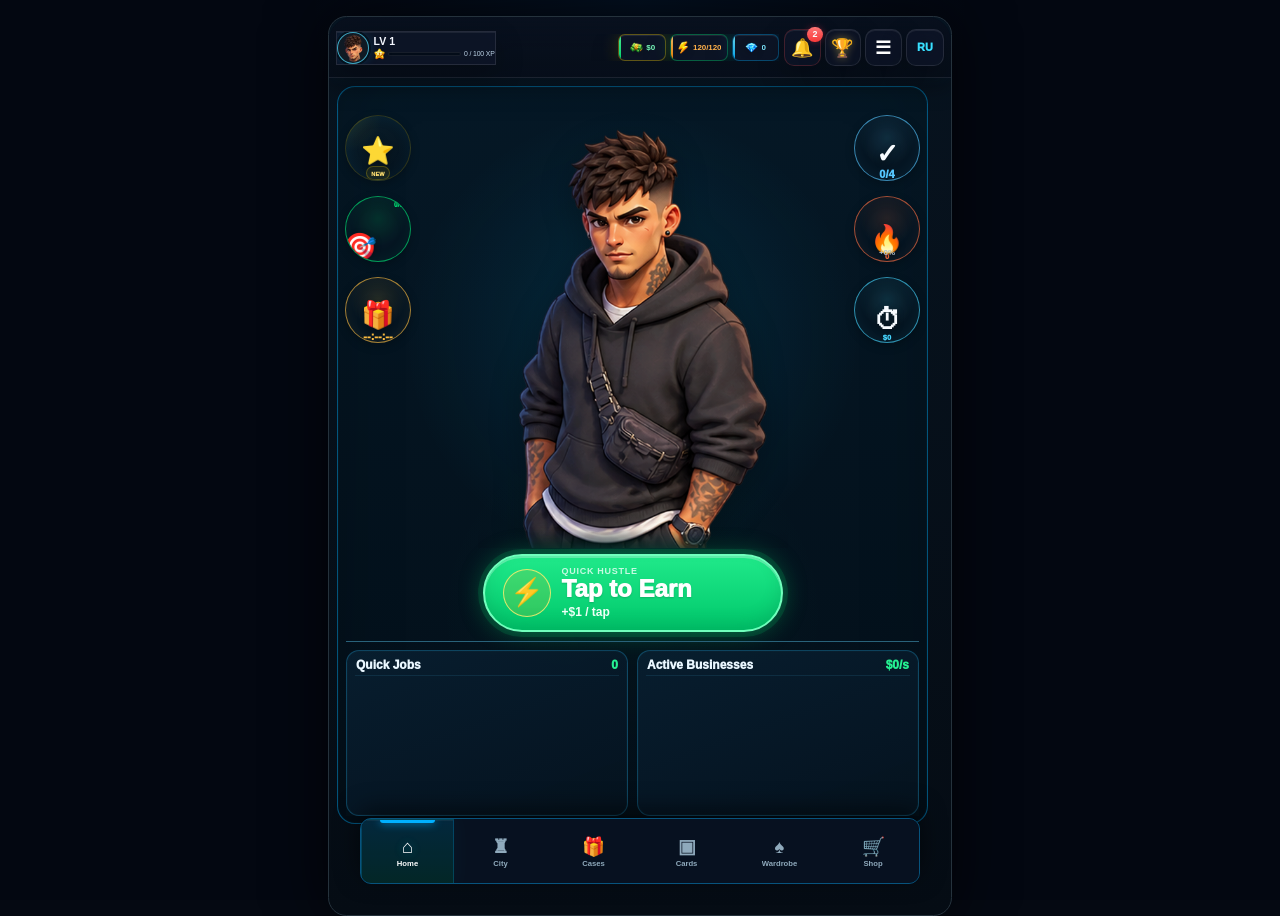
==== commit 19f1bda7: "Add files via upload" ====
--- a/index.html
+++ b/index.html
@@ -1,29 +1,30 @@
 <!DOCTYPE html>
 
-<html lang="en" data-app-version="21.5.0">
+<html lang="en" data-app-version="21.6.0">
 <head>
 <meta charset="utf-8"/>
 <base href="./"/>
 <meta content="width=device-width, initial-scale=1.0, viewport-fit=cover" name="viewport"/>
 <meta content="#0b0f19" name="theme-color"/>
 <title>Hustle Empire</title>
-<link rel="preload" as="image" href="assets/avatar_face.png?v=21.5.0"/>
-<link rel="preload" as="image" href="assets/hero_lvl1.png?v=21.5.0"/>
-<link rel="preload" as="image" href="assets/female_level_1.png?v=21.5.0"/>
-<link rel="preload" as="image" href="assets/female_ui_icon.png?v=21.5.0"/>
-<link rel="preload" as="image" href="assets/city_map.png?v=21.5.0"/>
-<link rel="preload" as="image" href="assets/icon_money.png?v=21.5.0"/>
-<link rel="preload" as="image" href="assets/icon_energy.png?v=21.5.0"/>
-<link rel="preload" as="image" href="assets/icon_gems.png?v=21.5.0"/>
-<link rel="preload" as="image" href="assets/icon_xp.png?v=21.5.0"/>
+<link rel="preload" as="image" href="assets/avatar_face.png?v=21.6.0"/>
+<link rel="preload" as="image" href="assets/hero_lvl1.png?v=21.6.0"/>
+<link rel="preload" as="image" href="assets/female_level_1.png?v=21.6.0"/>
+<link rel="preload" as="image" href="assets/female_ui_icon.png?v=21.6.0"/>
+<link rel="preload" as="image" href="assets/city_map.png?v=21.6.0"/>
+<link rel="preload" as="image" href="assets/icon_money.png?v=21.6.0"/>
+<link rel="preload" as="image" href="assets/icon_energy.png?v=21.6.0"/>
+<link rel="preload" as="image" href="assets/icon_gems.png?v=21.6.0"/>
+<link rel="preload" as="image" href="assets/icon_xp.png?v=21.6.0"/>
 <link rel="icon" href="data:,"/>
 <link rel="shortcut icon" href="data:,"/>
 <script src="https://telegram.org/js/telegram-web-app.js"></script>
-<link href="style.css?v=21.5.0" rel="stylesheet"/>
-<script defer="" src="translations.js?v=21.5.0"></script>
-<script defer="" src="config.js?v=21.5.0"></script>
-<script defer="" src="script.js?v=21.5.0"></script>
-<script defer="" src="game.js?v=21.5.0"></script>
+<link href="style.css?v=21.6.0" rel="stylesheet"/>
+<script defer="" src="translations.js?v=21.6.0"></script>
+<script defer="" src="config.js?v=21.6.0"></script>
+<script defer="" src="script.js?v=21.6.0"></script>
+<script defer="" src="js/core/save-schema.js?v=21.6.0"></script>
+<script defer="" src="game.js?v=21.6.0"></script>
 
 <style id="level-up-rewards-v14-1">
   #level-boost-indicator[hidden],
@@ -304,21 +305,21 @@
 <header class="topbar topbar-compact">
 <div class="player-level">
 <div class="player-avatar image-fallback header-avatar">
-<img aria-label="Player" alt="Player" data-i18n-aria-label="hud.player" data-i18n-alt="hud.player" class="player-avatar-image avatar-face-image direct-character-image" data-game-avatar="" src="assets/avatar_face.png?v=21.5.0" draggable="false" decoding="async" style="width:100%;height:100%;object-fit:cover;object-position:center;display:block;border-radius:50%;" />
+<img aria-label="Player" alt="Player" data-i18n-aria-label="hud.player" data-i18n-alt="hud.player" class="player-avatar-image avatar-face-image direct-character-image" data-game-avatar="" src="assets/avatar_face.png?v=21.6.0" draggable="false" decoding="async" style="width:100%;height:100%;object-fit:cover;object-position:center;display:block;border-radius:50%;" />
 </div>
 <div class="player-level-content">
 <div class="level-row"><strong>LV 1</strong></div>
 <div class="xp-row">
-<img class="hud-icon hud-icon-xp" data-hud-icon="xp" src="assets/icon_xp.png?v=21.5.0" alt="XP" data-i18n-alt="hud.xp" draggable="false" decoding="async"/>
+<img class="hud-icon hud-icon-xp" data-hud-icon="xp" src="assets/icon_xp.png?v=21.6.0" alt="XP" data-i18n-alt="hud.xp" draggable="false" decoding="async"/>
 <div class="progress-bar"><div class="progress-fill" style="width:0%"></div></div>
 <span>0 / 100 XP</span>
 </div>
 </div>
 </div>
 <div class="topbar-resources">
-<div class="resource-card money-card"><img class="hud-icon hud-icon-money" data-hud-icon="money" src="assets/icon_money.png?v=21.5.0" alt="Money" data-i18n-alt="hud.money" draggable="false" decoding="async"/><strong class="resource-value">$0</strong></div>
-<div class="resource-card energy-card"><img class="hud-icon hud-icon-energy" data-hud-icon="energy" src="assets/icon_energy.png?v=21.5.0" alt="Energy" data-i18n-alt="hud.energy" draggable="false" decoding="async"/><strong class="resource-value">120/120</strong></div>
-<div class="resource-card gem-card"><img class="hud-icon hud-icon-gems" data-hud-icon="gems" src="assets/icon_gems.png?v=21.5.0" alt="Gems" data-i18n-alt="hud.gems" draggable="false" decoding="async"/><strong class="resource-value">0</strong></div>
+<div class="resource-card money-card"><img class="hud-icon hud-icon-money" data-hud-icon="money" src="assets/icon_money.png?v=21.6.0" alt="Money" data-i18n-alt="hud.money" draggable="false" decoding="async"/><strong class="resource-value">$0</strong></div>
+<div class="resource-card energy-card"><img class="hud-icon hud-icon-energy" data-hud-icon="energy" src="assets/icon_energy.png?v=21.6.0" alt="Energy" data-i18n-alt="hud.energy" draggable="false" decoding="async"/><strong class="resource-value">120/120</strong></div>
+<div class="resource-card gem-card"><img class="hud-icon hud-icon-gems" data-hud-icon="gems" src="assets/icon_gems.png?v=21.6.0" alt="Gems" data-i18n-alt="hud.gems" draggable="false" decoding="async"/><strong class="resource-value">0</strong></div>
 </div>
 <div class="topbar-actions">
 <button aria-label="Notifications" data-i18n-aria-label="hud.notifications" data-i18n-title="hud.notifications" aria-controls="notifications-modal" aria-expanded="false" class="top-action notification-button" data-action="notifications" type="button">🔔<span class="badge">2</span></button>
@@ -394,7 +395,7 @@
           class="home-character home-character-v210 home-character-sprite direct-character-image character-real-image"
           data-character-sprite=""
           data-character-stage="1"
-          src="assets/hero_lvl1.png?v=21.5.0"
+          src="assets/hero_lvl1.png?v=21.6.0"
           draggable="false"
           decoding="async"
         />
@@ -484,7 +485,7 @@
 <section class="screen" data-screen="city">
 <div class="city-screen page-layout">
 <div class="city-map-wrapper image-fallback city-map-sprite-background">
-<img class="city-map-image" src="assets/city_map.png?v=21.5.0">
+<img class="city-map-image" src="assets/city_map.png?v=21.6.0">
 <button class="city-node poor selected" data-district="poor_block" type="button"><strong data-i18n="city.poorBlock">POOR BLOCK</strong><span data-i18n="city.rangePoor">LV 1-10</span><small data-i18n="city.starterDistrict">Starter District</small><i>✓</i></button>
 <button class="city-node center locked" data-district="city_center" type="button"><strong data-i18n="city.cityCenter">CITY CENTER</strong><span data-i18n="city.rangeCenter">LV 11-20</span><small data-i18n="city.cityHustles">City Hustles</small><i>🔒</i></button>
 <button class="city-node business locked" data-district="business_district" type="button"><strong data-i18n="city.businessDistrict">BUSINESS DISTRICT</strong><span data-i18n="city.rangeBusiness">LV 21-30</span><small data-i18n="city.bigBusiness">Big Business</small><i>🔒</i></button>
@@ -579,7 +580,7 @@
 </aside>
 <div class="wardrobe-character image-fallback">
 
-<img aria-label="Character" alt="Character" data-i18n-aria-label="wardrobe.character" data-i18n-alt="wardrobe.character" class="wardrobe-character-image wardrobe-character-sprite direct-character-image character-real-image" data-character-sprite="" data-character-stage="1" src="assets/hero_lvl1.png?v=21.5.0" draggable="false" decoding="async" style="object-fit:contain;display:block;" />
+<img aria-label="Character" alt="Character" data-i18n-aria-label="wardrobe.character" data-i18n-alt="wardrobe.character" class="wardrobe-character-image wardrobe-character-sprite direct-character-image character-real-image" data-character-sprite="" data-character-stage="1" src="assets/hero_lvl1.png?v=21.6.0" draggable="false" decoding="async" style="object-fit:contain;display:block;" />
 </div>
 <aside class="outfit-panel">
 <section><h3 data-i18n="wardrobe.outfitProgress">Outfit Progress</h3><strong>🔒</strong><div class="progress-bar"><div class="progress-fill" style="width:0%"></div></div><small data-i18n="wardrobe.unlockSlot">Buy LV 1 to unlock</small></section>
@@ -655,19 +656,19 @@
         <div class="leaderboard-reward-tiers">
           <div class="leaderboard-reward-tier reward-top1">
             <span class="leaderboard-reward-rank">#1</span>
-            <img src="assets/icon_gems.png?v=21.5.0" alt="" aria-hidden="true" draggable="false">
+            <img src="assets/icon_gems.png?v=21.6.0" alt="" aria-hidden="true" draggable="false">
             <div><strong data-i18n="leaderboard.reward1000Gems">1,000 Gems</strong><small data-i18n="leaderboard.legendaryAccessory">+ Legendary Accessory</small></div>
           </div>
 
           <div class="leaderboard-reward-tier reward-top3">
             <span class="leaderboard-reward-rank" data-i18n="leaderboard.top3Short">TOP 3</span>
-            <img src="assets/watch.png?v=21.5.0" alt="" aria-hidden="true" draggable="false">
+            <img src="assets/watch.png?v=21.6.0" alt="" aria-hidden="true" draggable="false">
             <div><strong data-i18n="leaderboard.reward500Gems">500 Gems</strong><small data-i18n="leaderboard.exclusiveAccessory">+ Exclusive Accessory</small></div>
           </div>
 
           <div class="leaderboard-reward-tier reward-top10">
             <span class="leaderboard-reward-rank" data-i18n="leaderboard.top10Short">TOP 10</span>
-            <img src="assets/acc_epic.png?v=21.5.0" alt="" aria-hidden="true" draggable="false">
+            <img src="assets/acc_epic.png?v=21.6.0" alt="" aria-hidden="true" draggable="false">
             <div><strong data-i18n="leaderboard.reward150Gems">150 Gems</strong><small data-i18n="leaderboard.epicAccessoryCase">+ Epic Accessory Case</small></div>
           </div>
         </div>
@@ -675,7 +676,7 @@
 
       <article class="leaderboard-flash-offer" id="leaderboard-flash-offer">
         <div class="leaderboard-offer-icon" aria-hidden="true">
-          <img src="assets/icon_money.png?v=21.5.0" alt="" draggable="false">
+          <img src="assets/icon_money.png?v=21.6.0" alt="" draggable="false">
         </div>
 
         <div class="leaderboard-offer-copy">
@@ -689,7 +690,7 @@
         </div>
 
         <button class="leaderboard-offer-button" data-leaderboard-offer-buy type="button">
-          <img src="assets/icon_gems.png?v=21.5.0" alt="" aria-hidden="true" draggable="false">
+          <img src="assets/icon_gems.png?v=21.6.0" alt="" aria-hidden="true" draggable="false">
           <span>120</span>
           <strong data-i18n="leaderboard.activateX2">ACTIVATE x2</strong>
         </button>
@@ -765,7 +766,7 @@
           <span class="leaderboard-rank">5</span>
           <div class="leaderboard-player">
             <div class="leaderboard-avatar leaderboard-current-avatar">
-              <img src="assets/avatar_face.png?v=21.5.0" alt="Your avatar" data-i18n-aria-label="leaderboard.currentAvatar" draggable="false" decoding="async">
+              <img src="assets/avatar_face.png?v=21.6.0" alt="Your avatar" data-i18n-aria-label="leaderboard.currentAvatar" draggable="false" decoding="async">
             </div>
             <div class="leaderboard-player-copy">
               <strong><span data-i18n="leaderboard.you">You</span> <span class="leaderboard-you-badge">YOU</span></strong>
@@ -852,9 +853,9 @@
 </div>
 </section>
 <aside class="premium-shop-column">
-<button type="button" class="premium-product" data-action="shop-premium-case"><div class="premium-product-image media-frame media-frame-square"><img class="asset-direct-image media-object-contain shop-sprite-icon" src="assets/acc_epic.png?v=21.5.0" alt="" aria-hidden="true" draggable="false" loading="lazy" decoding="async" /></div><div><strong data-i18n="shop.premiumCase">Premium Case</strong><span data-i18n="shop.premiumCaseDesc">Open a premium case</span><small>♦ 250</small></div></button>
-<button type="button" class="premium-product" data-action="shop-outfit"><div class="premium-product-image media-frame media-frame-square"><img class="asset-direct-image media-object-contain shop-sprite-icon" src="assets/jacket.png?v=21.5.0" alt="" aria-hidden="true" draggable="false" loading="lazy" decoding="async" /></div><div><strong data-i18n="shop.outfitSkin">Outfit / Skin</strong><span data-i18n="shop.outfitSkinDesc">Unlock new outfits</span><small>♦ 400</small></div></button>
-<button type="button" class="premium-product" data-action="shop-bundle"><div class="premium-product-image bundle-sprite-stack media-frame media-frame-square"><img class="asset-direct-image media-object-contain shop-sprite-icon bundle-case-sprite" src="assets/acc_legendary.png?v=21.5.0" alt="" aria-hidden="true" draggable="false" loading="lazy" decoding="async" /><img class="asset-direct-image media-object-contain shop-sprite-icon bundle-item-sprite" src="assets/watch.png?v=21.5.0" alt="" aria-hidden="true" draggable="false" loading="lazy" decoding="async" /></div><div><strong data-i18n="shop.hustleBundle">Hustle Bundle</strong><span data-i18n="shop.hustleBundleDesc">Exceptional value!</span><small>♦ 1,000</small></div></button>
+<button type="button" class="premium-product" data-action="shop-premium-case"><div class="premium-product-image media-frame media-frame-square"><img class="asset-direct-image media-object-contain shop-sprite-icon" src="assets/acc_epic.png?v=21.6.0" alt="" aria-hidden="true" draggable="false" loading="lazy" decoding="async" /></div><div><strong data-i18n="shop.premiumCase">Premium Case</strong><span data-i18n="shop.premiumCaseDesc">Open a premium case</span><small>♦ 250</small></div></button>
+<button type="button" class="premium-product" data-action="shop-outfit"><div class="premium-product-image media-frame media-frame-square"><img class="asset-direct-image media-object-contain shop-sprite-icon" src="assets/jacket.png?v=21.6.0" alt="" aria-hidden="true" draggable="false" loading="lazy" decoding="async" /></div><div><strong data-i18n="shop.outfitSkin">Outfit / Skin</strong><span data-i18n="shop.outfitSkinDesc">Unlock new outfits</span><small>♦ 400</small></div></button>
+<button type="button" class="premium-product" data-action="shop-bundle"><div class="premium-product-image bundle-sprite-stack media-frame media-frame-square"><img class="asset-direct-image media-object-contain shop-sprite-icon bundle-case-sprite" src="assets/acc_legendary.png?v=21.6.0" alt="" aria-hidden="true" draggable="false" loading="lazy" decoding="async" /><img class="asset-direct-image media-object-contain shop-sprite-icon bundle-item-sprite" src="assets/watch.png?v=21.6.0" alt="" aria-hidden="true" draggable="false" loading="lazy" decoding="async" /></div><div><strong data-i18n="shop.hustleBundle">Hustle Bundle</strong><span data-i18n="shop.hustleBundleDesc">Exceptional value!</span><small>♦ 1,000</small></div></button>
 <div class="empire-pass"><div class="empire-crown">♛</div><div><strong data-i18n="shop.empirePass">Empire Pass</strong><span data-i18n="shop.empirePassDesc">Unlock your true potential</span></div><button data-action="buy-empire-pass" data-config-price="HUSTLE_PASS_MONTHLY" type="button">250 ★ / month</button></div>
 </aside>
 </div>
@@ -927,7 +928,7 @@
 </div>
 <div class="reward-card-preview common" id="case-reward-card">
 <div class="reward-card-image card-art-shell">
-<div class="card-art-background" id="case-reward-card-art" style="background-image:url('assets/card_kiosk.png?v=21.5.0')"></div>
+<div class="card-art-background" id="case-reward-card-art" style="background-image:url('assets/card_kiosk.png?v=21.6.0')"></div>
 <div class="card-ui-frame" aria-hidden="true"></div>
 </div>
 <span id="case-reward-rarity" data-i18n="rarity.common">Common</span>
@@ -944,7 +945,7 @@
 <span class="section-eyebrow" data-i18n="accessoryCases.newItem">New Item</span>
 <div class="accessory-reward-item" id="accessory-reward-item">
 <div class="accessory-reward-image media-frame media-frame-square">
-<img class="asset-direct-image accessory-reward-sprite" id="accessory-reward-sprite" src="assets/hat.png?v=21.5.0" alt="" aria-hidden="true" draggable="false" loading="lazy" decoding="async" /></div>
+<img class="asset-direct-image accessory-reward-sprite" id="accessory-reward-sprite" src="assets/hat.png?v=21.6.0" alt="" aria-hidden="true" draggable="false" loading="lazy" decoding="async" /></div>
 <span class="accessory-reward-rarity" id="accessory-reward-rarity" data-i18n="rarity.rare">Rare</span>
 <h2 id="accessory-reward-name" data-i18n="accessoryCases.itemPlaceholder">Item</h2>
 <small id="accessory-reward-slot" data-i18n="wardrobeSlots.accessory">Accessory</small>
@@ -1164,7 +1165,7 @@
     <p class="level-up-modal-subtitle" data-i18n="levelUp.subtitle">New level reached. Your rewards are already in your account.</p>
 
     <div class="level-up-case-wrap">
-      <img id="level-up-case-image" src="assets/case_daily.png?v=21.5.0" alt="Street Case" decoding="async" draggable="false"/>
+      <img id="level-up-case-image" src="assets/case_daily.png?v=21.6.0" alt="Street Case" decoding="async" draggable="false"/>
     </div>
     <strong id="level-up-case-name">Street Case</strong>
 
--- a/style.css
+++ b/style.css
@@ -3482,7 +3482,7 @@
   min-height: clamp(300px, 62vw, 390px) !important;
   background-image:
     linear-gradient(180deg, rgba(4,11,20,.02), rgba(4,11,20,.12)),
-    url("assets/city_map.png?v=21.5.0") !important;
+    url("assets/city_map.png?v=21.6.0") !important;
   background-size: cover !important;
   background-position: center center !important;
   background-repeat: no-repeat !important;
@@ -5483,7 +5483,7 @@
 .city-map-wrapper.city-map-sprite-background {
   background-image:
     linear-gradient(180deg, rgba(4,11,20,.02), rgba(4,11,20,.12)),
-    url("assets/city_map.png?v=21.5.0") !important;
+    url("assets/city_map.png?v=21.6.0") !important;
 }
 
 
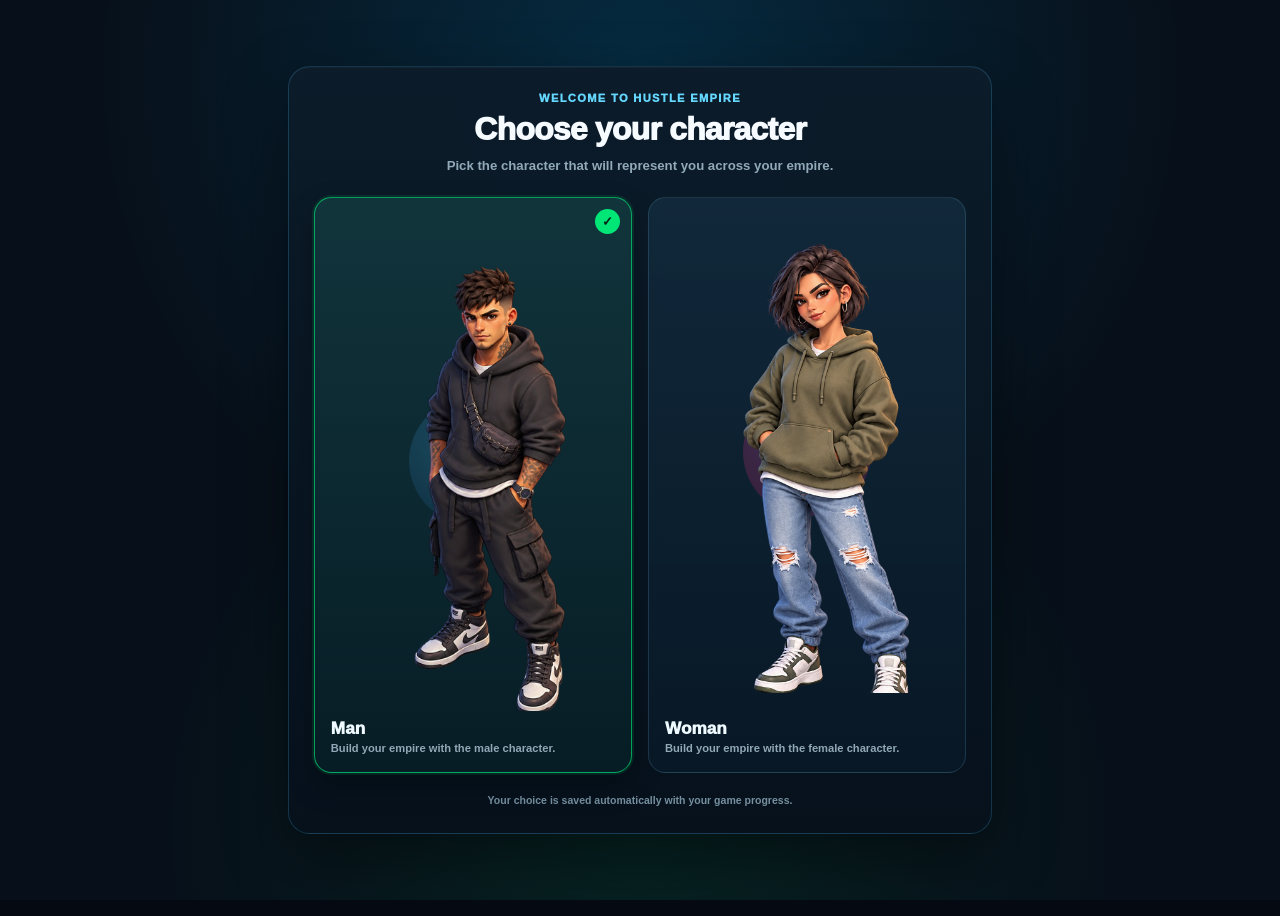
==== commit b53986a9: "Add files via upload" ====
--- a/index.html
+++ b/index.html
@@ -23,7 +23,7 @@
 <script defer="" src="translations.js?v=21.6.0"></script>
 <script defer="" src="config.js?v=21.6.0"></script>
 <script defer="" src="script.js?v=21.6.0"></script>
-<script defer="" src="js/core/save-schema.js?v=21.6.0"></script>
+<script defer="" src="save-schema.js?v=21.6.0"></script>
 <script defer="" src="game.js?v=21.6.0"></script>
 
 <style id="level-up-rewards-v14-1">
